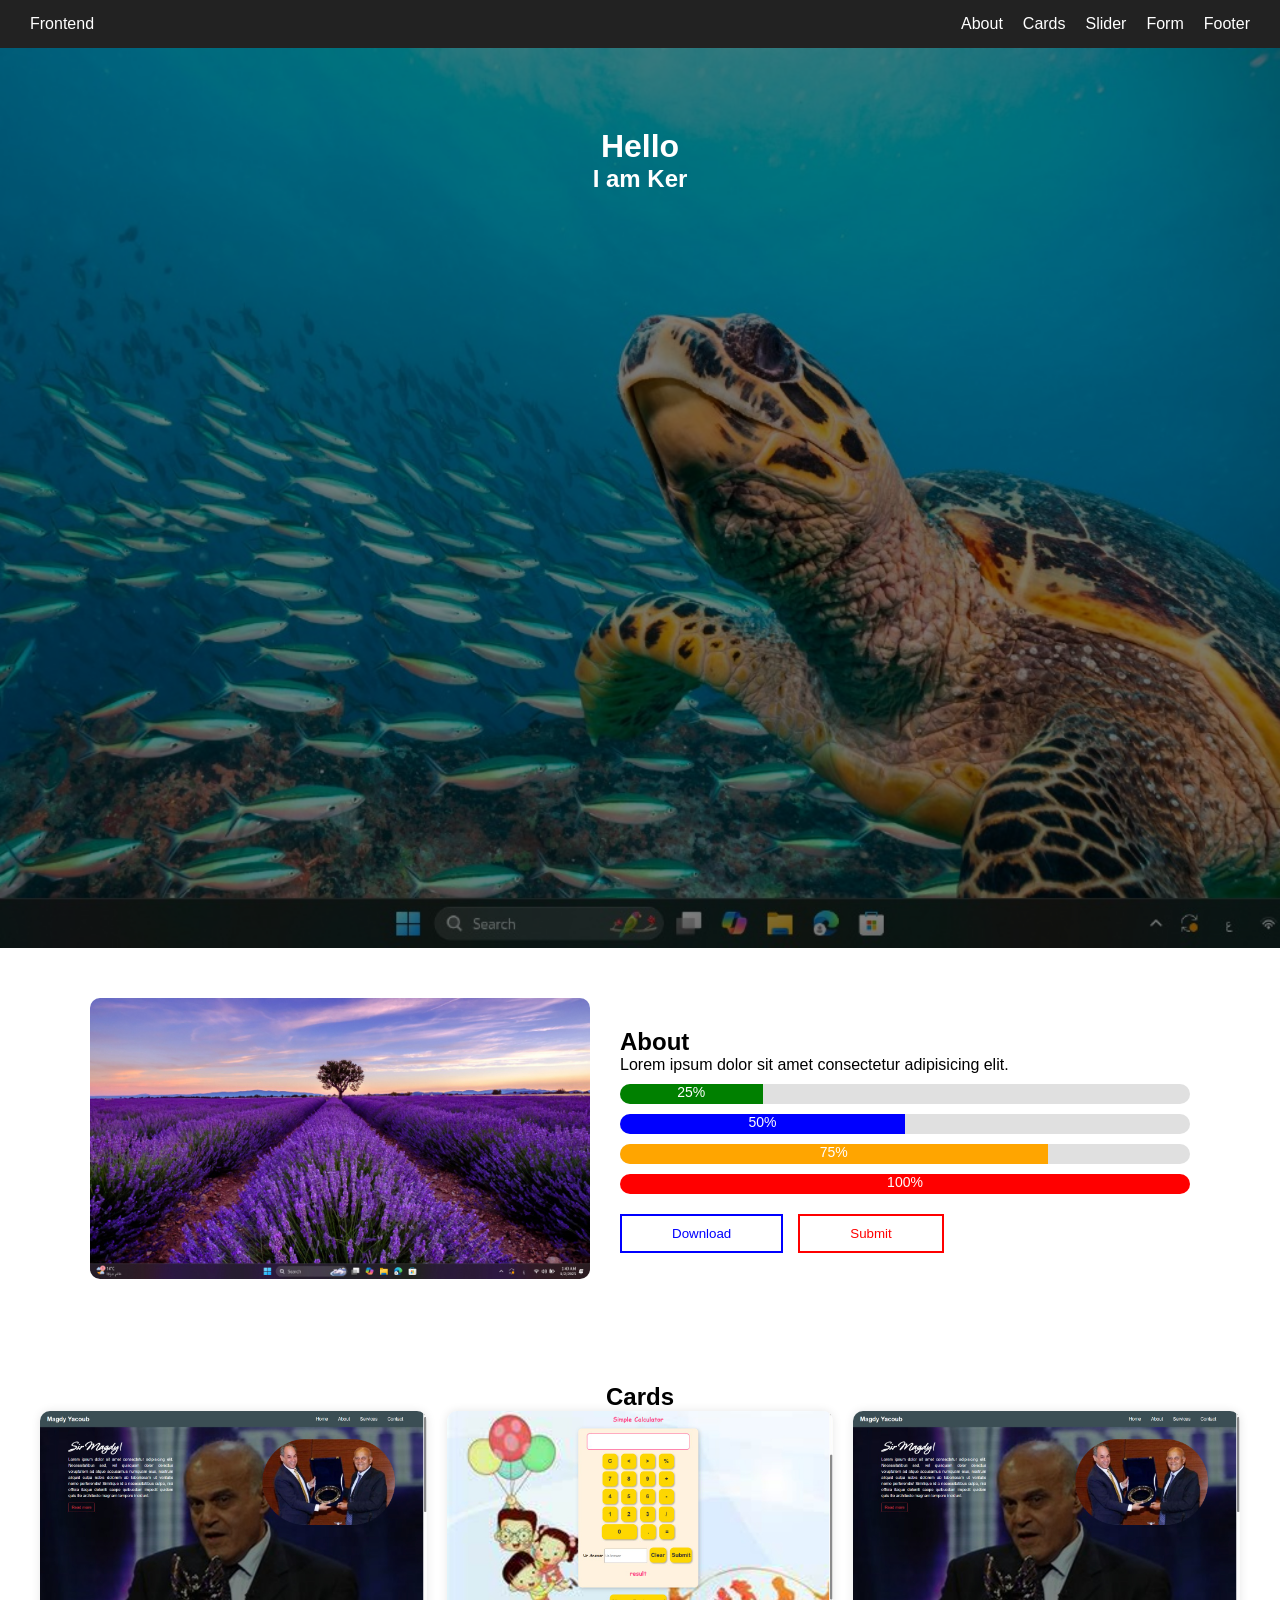
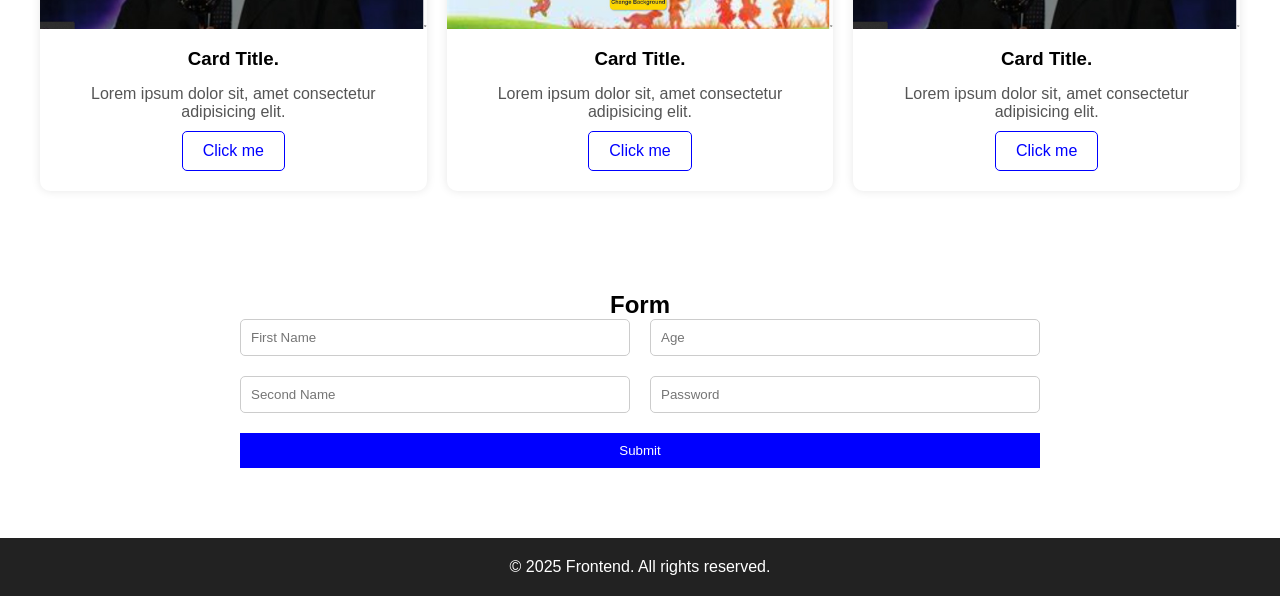
==== index.html @ 353147e3 "Add files via upload" ====
<!DOCTYPE html>
<html lang="en">
<head>
    <meta charset="UTF-8">
    <meta name="viewport" content="width=device-width, initial-scale=1.0">
    <title>Document</title>
    <!-- Linking external CSS file -->
    <link rel="stylesheet" href="./assets/css/home.css">
</head>
<body>
    <!-- Navigation bar -->
    <nav class="navbar">
        <div class="logo">Frontend</div>
        <!-- Mobile menu toggle button -->
        <span class="menu-toggle" onclick="toggleMenu()">&#9776;</span>
        <ul id="nav-links">
            <li><a href="#">About</a></li>
            <li><a href="#">Cards</a></li>
            <li><a href="#">Slider</a></li>
            <li><a href="#">Form</a></li>
            <li><a href="#">Footer</a></li>
        </ul>
    </nav>
    
    <!-- Hero/Header section -->
    <header>
        <div class="home">
            <div class="home1">
                <div class="overlay">
                    <h1>Hello</h1>
                    <h2>I am Ker</h2>
                    <!-- Social media icons -->
                    <div class="social-icons">
                        <a href="#"><i class="fa-2x fa-brands fa-facebook"></i></a>
                        <a href="#"><i class="fa-2x fa-brands fa-facebook"></i></a>
                        <a href="#"><i class="fa-2x fa-brands fa-facebook"></i></a>
                    </div>
                </div>
            </div>
        </div>
    </header>

    <!-- About Section -->
    <section class="about-section">
        <div class="about-image">
            <!-- About section image -->
            <img src="./assets/images/Lavernder.jpg" alt="Lavender Field">
        </div>
        <div class="about-content">
            <h2>About</h2>
            <p>Lorem ipsum dolor sit amet consectetur adipisicing elit.</p>
            <!-- Progress bars to show different percentages -->
            <div class="progress-bar"><div class="green">25%</div></div>
            <div class="progress-bar"><div class="blue">50%</div></div>
            <div class="progress-bar"><div class="yellow">75%</div></div>
            <div class="progress-bar"><div class="red">100%</div></div>
            <div class="button-container">
                <!-- Action buttons -->
                <button class="download">Download</button>
                <button class="submit">Submit</button>
            </div>
        </div>
    </section>  

    <!-- Cards Section -->
    <section class="cards">
        <h2>Cards</h2>
        <div class="card-container">
            <!-- Individual card -->
            <div class="card">
                <img src="./assets/images/MAgdy Yacoub.jpg" alt="MAgdy Yacoub">
                <h3>Card Title.</h3>
                <p>Lorem ipsum dolor sit, amet consectetur adipisicing elit.</p>
                <a href="./blog-posts/post1.html" target="_blank">Click me</a>
            </div>
            <div class="card">
                <img src="./assets/images/WhatsApp Image 2025-02-27 at 20.54.37_cd964ef6.jpg" alt="Nature">
                <h3>Card Title.</h3>
                <p>Lorem ipsum dolor sit, amet consectetur adipisicing elit.</p>
                <a href="./kidcalc/index.html" target="_blank">Click me</a>
            </div>
            <div class="card">
                <img src="./assets/images/MAgdy Yacoub.jpg" alt="Website">
                <h3>Card Title.</h3>
                <p>Lorem ipsum dolor sit, amet consectetur adipisicing elit.</p>
                <a href="./blog-posts/post1.html" target="_blank">Click me</a>
            </div>
        </div>
    </section>

    <!-- Form Section -->
    <section class="form-section">
        <h2>Form</h2>
        <div class="form-container">
            <!-- Input fields for user information -->
            <input type="text" placeholder="First Name">
            <input type="text" placeholder="Age">
            <input type="text" placeholder="Second Name">
            <input type="password" placeholder="Password">
            <!-- Form submit button -->
            <button>Submit</button>
        </div>
    </section>

    <!-- Footer Section -->
    <footer>
        <p>&copy; 2025 Frontend. All rights reserved.</p>
    </footer>

    <!-- JavaScript for menu toggle functionality -->
    <script>
        function toggleMenu() {
            document.getElementById("nav-links").classList.toggle("active");
        }
    </script>
</body>
</html>
---- assets/css/home.css ----
/* Importing an external stylesheet */
@import url("style.css");

/* Header styling with a background image, full-screen height, and centered text */
header {
    position: relative;
    background: url('../images/WhatsApp\ Image\ 2025-01-05\ at\ 02.51.34_5f6ff5de.jpg') no-repeat center center/cover;
    height: 100vh;
    display: flex;
    justify-content: center;
    align-items: center;
    text-align: center;
    color: white;
}

/* Adding padding to the overlay section */
.overlay {
    padding-top: 50px;
}

/* Styling for social media icons */
.social-icons {
    margin-top: 10px;
}

.social-icons a img {
    width: 30px;
    margin: 0 5px;
}

/* Home section with a background image */
.home {
    background-image: url("../IMg/WhatsApp\ Image\ 2025-01-02\ at\ 01.40.45_d8fee360.jpg");
    height: 100vh;
    width: 100%;
    background-size: cover;
}

/* Adding additional padding to the overlay */
.overlay {
    padding: 80px;
}

/* Duplicate social icons styling (can be removed if already applied above) */
.social-icons {
    margin-top: 10px;
}

.social-icons a img {
    width: 30px;
    margin: 0 5px;
}

/* Typing effect animation for h2 inside header */
header h2::after {
    content: "";
    animation-duration: 6s;
    animation-name: repeatparagraph;
    animation-iteration-count: infinite;
}

/* Keyframes for text animation */
@keyframes repeatparagraph {
    0% { content: "|"; }
    10% { content: "o |"; }
    20% { content: "ol |"; }
    30% { content: "olo |"; }
    40% { content: "olos|"; }
    50% { content: "olos |"; }
    60% { content: "olos M|"; }
    70% { content: "olos Mi|"; }
    80% { content: "olos Mich|"; }
    90% { content: "olos Miche|"; }
    100% { content: "olos Michelle |"; }
}

/* About section layout with flexbox */
.about-section {
    display: flex;
    align-items: center;
    justify-content: center;
    gap: 30px;
    padding: 50px;
    max-width: 1200px;
    margin: auto;
}

/* Styling for the about image */
.about-image img {
    width: 100%;
    max-width: 500px;
    border-radius: 10px;
}

/* Making about content flexible */
.about-content {
    flex: 1;
}

/* Progress bar styling */
.progress-bar {
    width: 100%;
    background: #e0e0e0;
    border-radius: 10px;
    overflow: hidden;
    margin: 10px 0;
}

/* Styling for progress bar percentage display */
.progress-bar div {
    height: 20px;
    text-align: center;
    color: white;
    font-size: 14px;
}

/* Different progress bar colors */
.green { background: green; width: 25%; }
.blue { background: blue; width: 50%; }
.yellow { background: orange; width: 75%; }
.red { background: red; width: 100%; }

/* Cards section styling */
.cards {
    text-align: center;
    padding: 50px 20px;
}

/* Button container with spacing */
.button-container {
    display: flex;
    gap: 15px;
    margin-top: 20px;
}

/* General button styling */
.button {
    padding: 10px 20px;
    border: none;
    border-radius: 5px;
    font-size: 16px;
    cursor: pointer;
    transition: 0.3s;
}

/* Download button with transparent background */
.download {
    padding-top: 10px;
    padding-left: 50px;
    padding-right: 50px;
    padding-bottom: 10px;
    background: transparent;
    color: blue;
    border: 2px solid blue;
}

/* Hover effect for download button */
.download:hover {
    background: blue;
    color: white;
}

/* Submit button styling */
.submit {
    padding-top: 10px;
    padding-left: 50px;
    padding-right: 50px;
    padding-bottom: 10px;
    background: transparent;
    color: red;
    border: 2px solid red;
}

/* Hover effect for submit button */
.submit:hover {
    color: white;
    background: red;
    border-color: red;
}

/* Card container using CSS grid for responsiveness */
.card-container {
    display: grid;
    grid-template-columns: repeat(auto-fit, minmax(300px, 1fr));
    gap: 20px;
    max-width: 1200px;
    margin: auto;
}

/* Styling for each card */
.card {
    background: white;
    border-radius: 10px;
    overflow: hidden;
    box-shadow: 0 0 10px rgba(0, 0, 0, 0.1);
    text-align: center;
    padding-bottom: 20px;
}

/* Image inside the card */
.card img {
    width: 100%;
    height: auto;
}

/* Card title styling */
.card h3 {
    margin: 15px 0;
}

/* Card paragraph styling */
.card p {
    padding: 0 15px;
    color: #555;
}

/* Card link button */
.card a {
    display: inline-block;
    margin-top: 10px;
    padding: 10px 20px;
    border: 1px solid blue;
    color: blue;
    text-decoration: none;
    border-radius: 5px;
}

/* Form section styling */
.form-section {
    text-align: center;
    padding: 50px 20px;
}

/* Form container using grid layout */
.form-container {
    display: grid;
    grid-template-columns: repeat(auto-fit, minmax(300px, 1fr));
    gap: 20px;
    max-width: 800px;
    margin: auto;
}

/* Input fields inside the form */
.form-container input {
    width: 100%;
    padding: 10px;
    border: 1px solid #ccc;
    border-radius: 5px;
}

/* Styling for the form submit button */
.form-container button {
    grid-column: span 2;
    padding: 10px;
    background: blue;
    color: white;
    border: none;
    cursor: pointer;
}

/* Footer styling */
footer {
    background: #222;
    color: white;
    padding: 20px;
    text-align: center;
}

/* Styling for icons inside the footer */
i {
    color: white;
    padding: 2px;
}
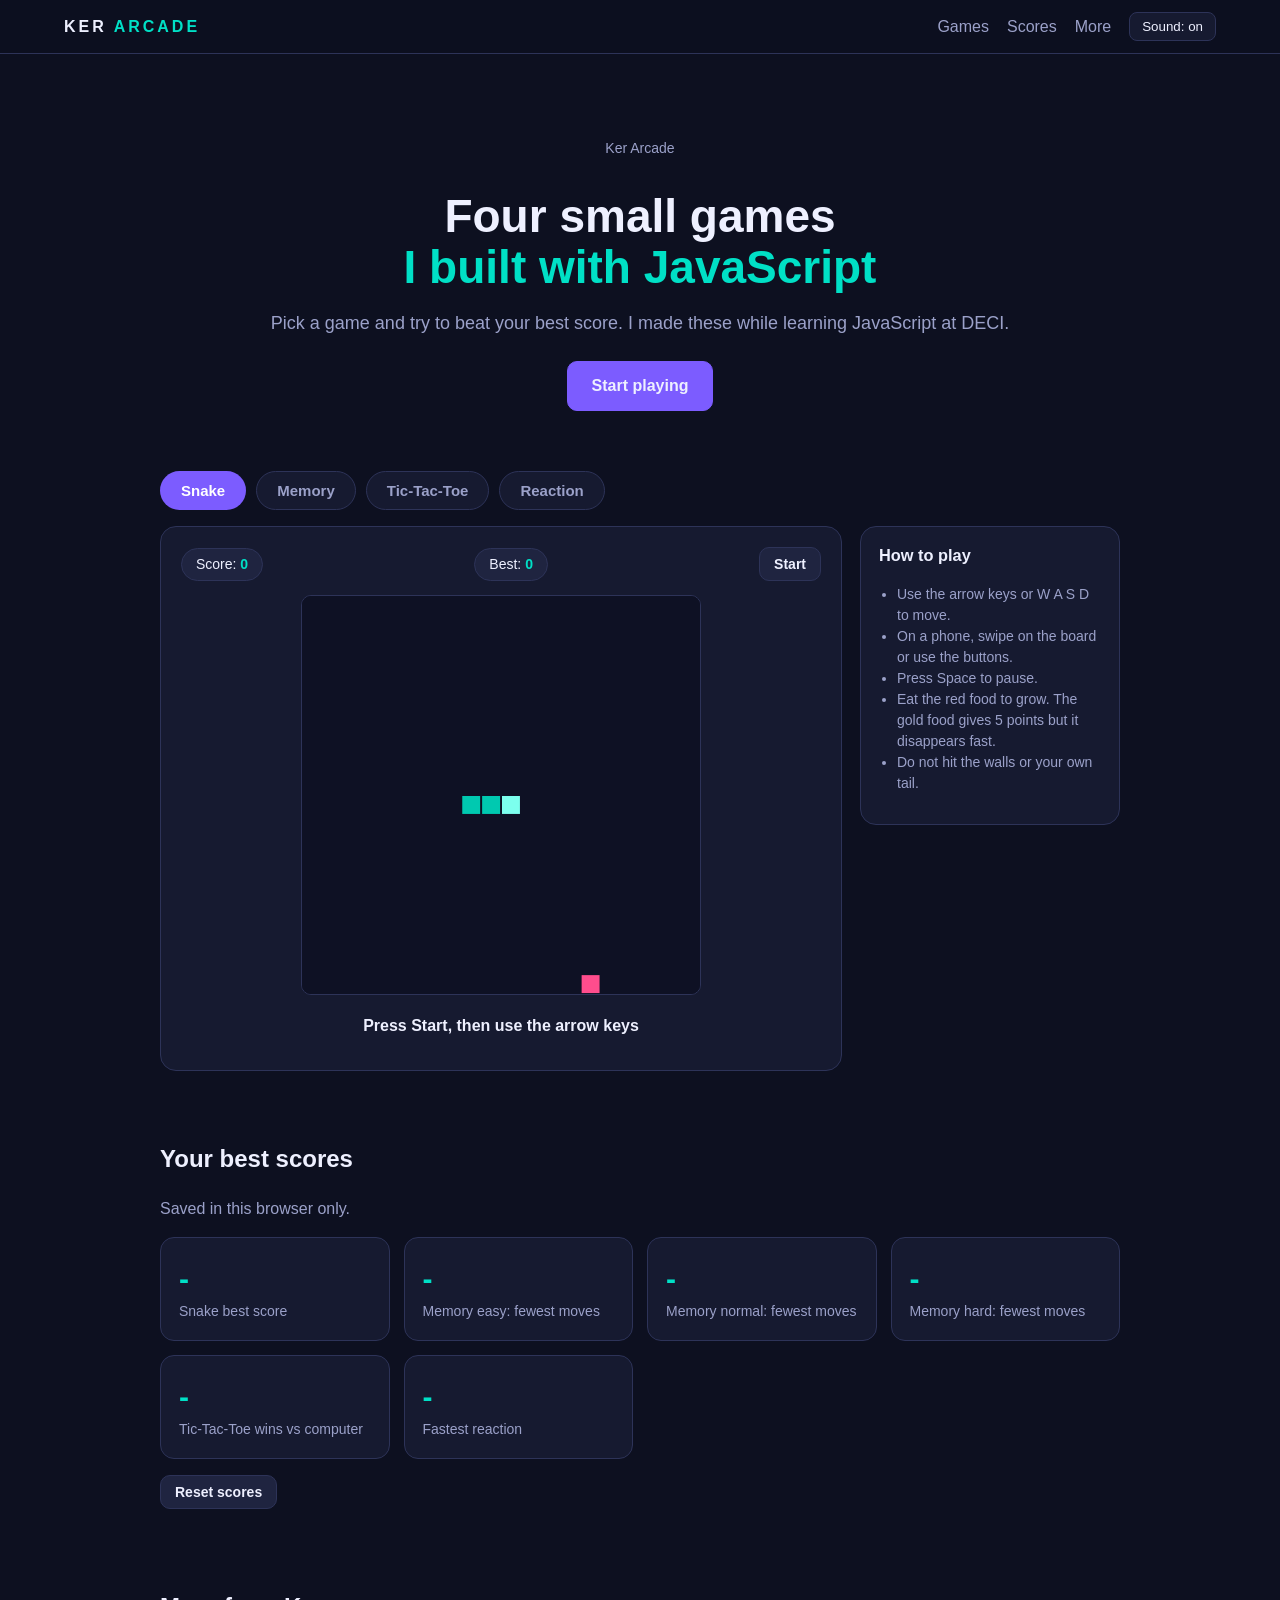
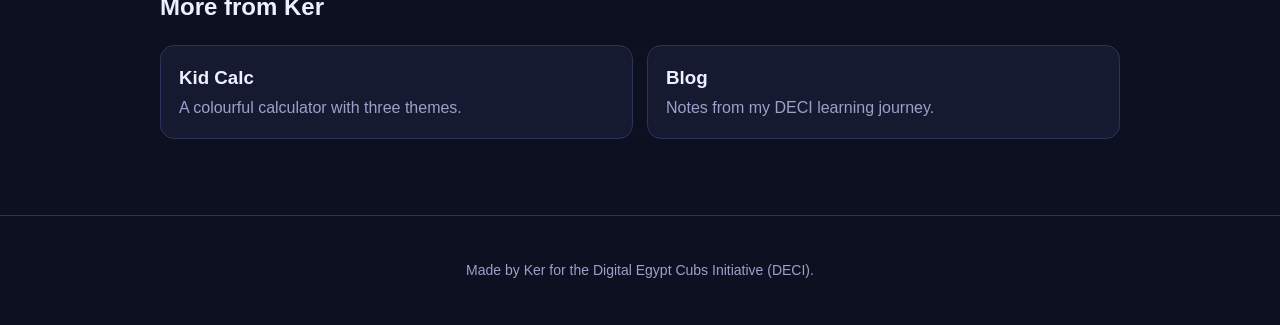
==== commit 5e068f68: "New games homepage: Ker Arcade" ====
--- a/index.html
+++ b/index.html
@@ -1,117 +1,177 @@
-<!DOCTYPE html>
-<html lang="en">
-<head>
-    <meta charset="UTF-8">
-    <meta name="viewport" content="width=device-width, initial-scale=1.0">
-    <title>Document</title>
-    <!-- Linking external CSS file -->
-    <link rel="stylesheet" href="./assets/css/home.css">
-</head>
-<body>
-    <!-- Navigation bar -->
-    <nav class="navbar">
-        <div class="logo">Frontend</div>
-        <!-- Mobile menu toggle button -->
-        <span class="menu-toggle" onclick="toggleMenu()">&#9776;</span>
-        <ul id="nav-links">
-            <li><a href="#">About</a></li>
-            <li><a href="#">Cards</a></li>
-            <li><a href="#">Slider</a></li>
-            <li><a href="#">Form</a></li>
-            <li><a href="#">Footer</a></li>
-        </ul>
-    </nav>
-    
-    <!-- Hero/Header section -->
-    <header>
-        <div class="home">
-            <div class="home1">
-                <div class="overlay">
-                    <h1>Hello</h1>
-                    <h2>I am Ker</h2>
-                    <!-- Social media icons -->
-                    <div class="social-icons">
-                        <a href="#"><i class="fa-2x fa-brands fa-facebook"></i></a>
-                        <a href="#"><i class="fa-2x fa-brands fa-facebook"></i></a>
-                        <a href="#"><i class="fa-2x fa-brands fa-facebook"></i></a>
-                    </div>
-                </div>
-            </div>
-        </div>
-    </header>
-
-    <!-- About Section -->
-    <section class="about-section">
-        <div class="about-image">
-            <!-- About section image -->
-            <img src="./assets/images/Lavernder.jpg" alt="Lavender Field">
-        </div>
-        <div class="about-content">
-            <h2>About</h2>
-            <p>Lorem ipsum dolor sit amet consectetur adipisicing elit.</p>
-            <!-- Progress bars to show different percentages -->
-            <div class="progress-bar"><div class="green">25%</div></div>
-            <div class="progress-bar"><div class="blue">50%</div></div>
-            <div class="progress-bar"><div class="yellow">75%</div></div>
-            <div class="progress-bar"><div class="red">100%</div></div>
-            <div class="button-container">
-                <!-- Action buttons -->
-                <button class="download">Download</button>
-                <button class="submit">Submit</button>
-            </div>
-        </div>
-    </section>  
-
-    <!-- Cards Section -->
-    <section class="cards">
-        <h2>Cards</h2>
-        <div class="card-container">
-            <!-- Individual card -->
-            <div class="card">
-                <img src="./assets/images/MAgdy Yacoub.jpg" alt="MAgdy Yacoub">
-                <h3>Card Title.</h3>
-                <p>Lorem ipsum dolor sit, amet consectetur adipisicing elit.</p>
-                <a href="./blog-posts/post1.html" target="_blank">Click me</a>
-            </div>
-            <div class="card">
-                <img src="./assets/images/WhatsApp Image 2025-02-27 at 20.54.37_cd964ef6.jpg" alt="Nature">
-                <h3>Card Title.</h3>
-                <p>Lorem ipsum dolor sit, amet consectetur adipisicing elit.</p>
-                <a href="./kidcalc/index.html" target="_blank">Click me</a>
-            </div>
-            <div class="card">
-                <img src="./assets/images/MAgdy Yacoub.jpg" alt="Website">
-                <h3>Card Title.</h3>
-                <p>Lorem ipsum dolor sit, amet consectetur adipisicing elit.</p>
-                <a href="./blog-posts/post1.html" target="_blank">Click me</a>
-            </div>
-        </div>
-    </section>
-
-    <!-- Form Section -->
-    <section class="form-section">
-        <h2>Form</h2>
-        <div class="form-container">
-            <!-- Input fields for user information -->
-            <input type="text" placeholder="First Name">
-            <input type="text" placeholder="Age">
-            <input type="text" placeholder="Second Name">
-            <input type="password" placeholder="Password">
-            <!-- Form submit button -->
-            <button>Submit</button>
-        </div>
-    </section>
-
-    <!-- Footer Section -->
-    <footer>
-        <p>&copy; 2025 Frontend. All rights reserved.</p>
-    </footer>
-
-    <!-- JavaScript for menu toggle functionality -->
-    <script>
-        function toggleMenu() {
-            document.getElementById("nav-links").classList.toggle("active");
-        }
-    </script>
-</body>
-</html>
+<!DOCTYPE html>
+<html lang="en">
+<head>
+  <meta charset="UTF-8">
+  <meta name="viewport" content="width=device-width, initial-scale=1.0">
+  <title>Ker Arcade</title>
+  <link rel="stylesheet" href="./arcade.css">
+</head>
+<body>
+
+  <!-- Top bar -->
+  <header class="topbar">
+    <a class="brand" href="#top">KER <span>ARCADE</span></a>
+    <nav>
+      <a href="#games">Games</a>
+      <a href="#scores">Scores</a>
+      <a href="#more">More</a>
+      <button id="sound-btn" title="Sound on/off">Sound: on</button>
+    </nav>
+  </header>
+
+  <!-- Hero -->
+  <section class="hero" id="top">
+    <p class="tag">Ker Arcade</p>
+    <h1>Four small games<br><span class="gradient">I built with JavaScript</span></h1>
+    <p class="intro">Pick a game and try to beat your best score. I made these while learning JavaScript at DECI.</p>
+    <a class="btn main-btn" href="#games">Start playing</a>
+  </section>
+
+  <!-- Games -->
+  <section class="games" id="games">
+    <div class="tabs">
+      <button class="tab active" data-game="snake">Snake</button>
+      <button class="tab" data-game="memory">Memory</button>
+      <button class="tab" data-game="xo">Tic-Tac-Toe</button>
+      <button class="tab" data-game="reaction">Reaction</button>
+    </div>
+
+    <!-- Snake -->
+    <div class="game-box" id="game-snake">
+      <div class="board-area">
+        <div class="info-row">
+          <span class="pill">Score: <b id="snake-score">0</b></span>
+          <span class="pill">Best: <b id="snake-best">0</b></span>
+          <button class="btn small" id="snake-start">Start</button>
+        </div>
+        <canvas id="snake-canvas" width="400" height="400"></canvas>
+        <p class="message" id="snake-msg">Press Start, then use the arrow keys</p>
+        <div class="touch-pad">
+          <button data-dir="up">Up</button>
+          <button data-dir="left">Left</button>
+          <button data-dir="down">Down</button>
+          <button data-dir="right">Right</button>
+        </div>
+      </div>
+      <div class="help">
+        <h3>How to play</h3>
+        <ul>
+          <li>Use the arrow keys or W A S D to move.</li>
+          <li>On a phone, swipe on the board or use the buttons.</li>
+          <li>Press Space to pause.</li>
+          <li>Eat the red food to grow. The gold food gives 5 points but it disappears fast.</li>
+          <li>Do not hit the walls or your own tail.</li>
+        </ul>
+      </div>
+    </div>
+
+    <!-- Memory -->
+    <div class="game-box hidden" id="game-memory">
+      <div class="board-area">
+        <div class="info-row">
+          <select id="memory-level">
+            <option value="easy">Easy (6 pairs)</option>
+            <option value="normal" selected>Normal (8 pairs)</option>
+            <option value="hard">Hard (12 pairs)</option>
+          </select>
+          <span class="pill">Moves: <b id="memory-moves">0</b></span>
+          <span class="pill">Best: <b id="memory-best">-</b></span>
+        </div>
+        <div id="memory-grid"></div>
+        <p class="message" id="memory-msg"></p>
+        <button class="btn small" id="memory-new">New game</button>
+      </div>
+      <div class="help">
+        <h3>How to play</h3>
+        <ul>
+          <li>Click two cards to flip them.</li>
+          <li>If they match, they stay open.</li>
+          <li>Find all the pairs in as few moves as you can.</li>
+        </ul>
+      </div>
+    </div>
+
+    <!-- Tic-Tac-Toe -->
+    <div class="game-box hidden" id="game-xo">
+      <div class="board-area">
+        <div class="info-row">
+          <select id="xo-mode">
+            <option value="easy">Easy</option>
+            <option value="hard" selected>Hard</option>
+            <option value="two">2 players</option>
+          </select>
+          <span class="pill">X: <b id="xo-x">0</b></span>
+          <span class="pill">Draw: <b id="xo-draw">0</b></span>
+          <span class="pill">O: <b id="xo-o">0</b></span>
+        </div>
+        <div id="xo-board"></div>
+        <p class="message" id="xo-msg"></p>
+        <button class="btn small" id="xo-new">New round</button>
+      </div>
+      <div class="help">
+        <h3>How to play</h3>
+        <ul>
+          <li>You are X and you play first.</li>
+          <li>Get three in a row to win.</li>
+          <li>Hard mode never makes a mistake, so a draw is a good result.</li>
+          <li>Choose 2 players to play with a friend on the same screen.</li>
+        </ul>
+      </div>
+    </div>
+
+    <!-- Reaction -->
+    <div class="game-box hidden" id="game-reaction">
+      <div class="board-area">
+        <div class="info-row">
+          <span class="pill">Round: <b id="reaction-round">0</b> / 5</span>
+          <span class="pill">Best: <b id="reaction-best">-</b></span>
+        </div>
+        <div id="reaction-box" class="waiting-start">Click here to start</div>
+        <div id="reaction-times"></div>
+      </div>
+      <div class="help">
+        <h3>How to play</h3>
+        <ul>
+          <li>Click the box to start.</li>
+          <li>Wait until it turns green, then click as fast as you can.</li>
+          <li>If you click too early, the round does not count.</li>
+          <li>You play 5 rounds. A normal reaction is about 250 ms.</li>
+        </ul>
+      </div>
+    </div>
+  </section>
+
+  <!-- Scores -->
+  <section class="scores" id="scores">
+    <h2>Your best scores</h2>
+    <p class="small-text">Saved in this browser only.</p>
+    <div class="score-list" id="score-list"></div>
+    <button class="btn small" id="reset-scores">Reset scores</button>
+  </section>
+
+  <!-- Other projects -->
+  <section class="more" id="more">
+    <h2>More from Ker</h2>
+    <div class="more-list">
+      <a class="more-card" href="./kidcalc/index.html">
+        <h3>Kid Calc</h3>
+        <p>A colourful calculator with three themes.</p>
+      </a>
+      <a class="more-card" href="./blog-posts/post1.html">
+        <h3>Blog</h3>
+        <p>Notes from my DECI learning journey.</p>
+      </a>
+    </div>
+  </section>
+
+  <footer>
+    <p>Made by Ker for the Digital Egypt Cubs Initiative (DECI).</p>
+  </footer>
+
+  <script src="./main.js"></script>
+  <script src="./snake.js"></script>
+  <script src="./memory.js"></script>
+  <script src="./xo.js"></script>
+  <script src="./reaction.js"></script>
+</body>
+</html>
--- a/arcade.css
+++ b/arcade.css
@@ -0,0 +1,460 @@
+/* Ker Arcade styles */
+:root {
+  --bg: #0d1020;
+  --card: #161a30;
+  --card2: #1f2440;
+  --border: #2d3358;
+  --text: #eef0ff;
+  --gray: #9ba1c9;
+  --purple: #7c5cff;
+  --green: #00e0c6;
+  --pink: #ff4d8d;
+  --gold: #ffc857;
+}
+
+* {
+  box-sizing: border-box;
+}
+
+body {
+  margin: 0;
+  background: var(--bg);
+  color: var(--text);
+  font-family: Arial, Helvetica, sans-serif;
+  line-height: 1.5;
+}
+
+a {
+  color: inherit;
+  text-decoration: none;
+}
+
+.hidden {
+  display: none !important;
+}
+
+/* ---------- Top bar ---------- */
+.topbar {
+  position: sticky;
+  top: 0;
+  z-index: 10;
+  display: flex;
+  justify-content: space-between;
+  align-items: center;
+  padding: 12px 5%;
+  background: #0d1020ee;
+  border-bottom: 1px solid var(--border);
+}
+
+.brand {
+  font-weight: bold;
+  letter-spacing: 3px;
+}
+
+.brand span {
+  color: var(--green);
+}
+
+.topbar nav {
+  display: flex;
+  align-items: center;
+  gap: 18px;
+  color: var(--gray);
+}
+
+.topbar nav a:hover {
+  color: white;
+}
+
+#sound-btn {
+  background: var(--card);
+  color: var(--text);
+  border: 1px solid var(--border);
+  border-radius: 8px;
+  padding: 6px 12px;
+  cursor: pointer;
+}
+
+/* ---------- Hero ---------- */
+.hero {
+  text-align: center;
+  padding: 70px 20px 40px;
+}
+
+.tag {
+  display: inline-block;
+  color: var(--gray);
+  font-size: 14px;
+}
+
+.hero h1 {
+  font-size: 46px;
+  line-height: 1.1;
+  margin: 18px 0;
+}
+
+.gradient {
+  color: var(--green);
+}
+
+.intro {
+  color: var(--gray);
+  font-size: 18px;
+  margin-bottom: 24px;
+}
+
+.btn {
+  display: inline-block;
+  background: var(--card2);
+  color: var(--text);
+  border: 1px solid var(--border);
+  border-radius: 10px;
+  padding: 12px 24px;
+  font-size: 16px;
+  font-weight: bold;
+  cursor: pointer;
+}
+
+.btn:hover {
+  border-color: var(--green);
+}
+
+.main-btn {
+  background: var(--purple);
+  border-color: var(--purple);
+}
+
+.small {
+  padding: 8px 14px;
+  font-size: 14px;
+}
+
+/* ---------- Games ---------- */
+.games {
+  max-width: 1000px;
+  margin: 0 auto;
+  padding: 20px;
+}
+
+.tabs {
+  display: flex;
+  flex-wrap: wrap;
+  gap: 10px;
+  margin-bottom: 16px;
+}
+
+.tab {
+  background: var(--card);
+  color: var(--gray);
+  border: 1px solid var(--border);
+  border-radius: 20px;
+  padding: 10px 20px;
+  font-size: 15px;
+  font-weight: bold;
+  cursor: pointer;
+}
+
+.tab.active {
+  background: var(--purple);
+  color: white;
+  border-color: transparent;
+}
+
+.game-box {
+  display: flex;
+  gap: 18px;
+  align-items: flex-start;
+}
+
+.board-area {
+  flex: 1;
+  min-width: 0;
+  background: var(--card);
+  border: 1px solid var(--border);
+  border-radius: 16px;
+  padding: 20px;
+  text-align: center;
+}
+
+.help {
+  width: 260px;
+  background: var(--card);
+  border: 1px solid var(--border);
+  border-radius: 16px;
+  padding: 16px 18px;
+  color: var(--gray);
+  font-size: 14px;
+}
+
+.help h3 {
+  color: var(--text);
+  margin-top: 0;
+}
+
+.help ul {
+  padding-left: 18px;
+}
+
+.info-row {
+  display: flex;
+  justify-content: space-between;
+  align-items: center;
+  flex-wrap: wrap;
+  gap: 8px;
+  margin-bottom: 14px;
+}
+
+.pill {
+  background: var(--card2);
+  border: 1px solid var(--border);
+  border-radius: 20px;
+  padding: 5px 14px;
+  font-size: 14px;
+}
+
+.pill b {
+  color: var(--green);
+}
+
+select {
+  background: var(--card2);
+  color: var(--text);
+  border: 1px solid var(--border);
+  border-radius: 8px;
+  padding: 7px 10px;
+  font-size: 14px;
+}
+
+.message {
+  min-height: 24px;
+  font-weight: bold;
+  margin: 12px 0;
+}
+
+.message.good {
+  color: var(--green);
+}
+
+.message.bad {
+  color: var(--pink);
+}
+
+/* Snake */
+#snake-canvas {
+  width: 100%;
+  max-width: 400px;
+  background: #0e1124;
+  border: 1px solid var(--border);
+  border-radius: 10px;
+  touch-action: none;
+}
+
+.touch-pad {
+  display: none;
+  justify-content: center;
+  gap: 8px;
+}
+
+.touch-pad button {
+  background: var(--card2);
+  color: var(--text);
+  border: 1px solid var(--border);
+  border-radius: 8px;
+  padding: 12px 14px;
+}
+
+/* Memory */
+#memory-grid {
+  display: grid;
+  gap: 10px;
+  max-width: 460px;
+  margin: 0 auto;
+}
+
+.memory-card {
+  aspect-ratio: 1;
+  border: 1px solid var(--border);
+  border-radius: 12px;
+  background: var(--purple);
+  color: white;
+  font-size: 30px;
+  cursor: pointer;
+}
+
+.memory-card.open {
+  background: var(--card2);
+}
+
+.memory-card.matched {
+  background: #00e0c633;
+  border-color: var(--green);
+}
+
+.memory-card.wrong {
+  background: #ff4d8d44;
+  border-color: var(--pink);
+}
+
+/* Tic-Tac-Toe */
+#xo-board {
+  display: grid;
+  grid-template-columns: repeat(3, 1fr);
+  gap: 10px;
+  max-width: 340px;
+  margin: 0 auto;
+}
+
+.xo-cell {
+  aspect-ratio: 1;
+  background: var(--card2);
+  border: 1px solid var(--border);
+  border-radius: 12px;
+  font-size: 48px;
+  font-weight: bold;
+  color: var(--text);
+  cursor: pointer;
+}
+
+.xo-cell.x {
+  color: var(--green);
+}
+
+.xo-cell.o {
+  color: var(--pink);
+}
+
+.xo-cell.win {
+  background: #ffc85733;
+  border-color: var(--gold);
+}
+
+/* Reaction */
+#reaction-box {
+  max-width: 500px;
+  height: 260px;
+  margin: 0 auto;
+  display: flex;
+  align-items: center;
+  justify-content: center;
+  border-radius: 14px;
+  font-size: 28px;
+  font-weight: bold;
+  padding: 10px;
+  cursor: pointer;
+  user-select: none;
+  background: var(--card2);
+}
+
+#reaction-box.waiting {
+  background: #7a2442;
+}
+
+#reaction-box.go {
+  background: #0f9460;
+}
+
+#reaction-box.early {
+  background: #8a6410;
+}
+
+#reaction-times {
+  margin-top: 12px;
+  display: flex;
+  gap: 8px;
+  justify-content: center;
+  flex-wrap: wrap;
+}
+
+#reaction-times span {
+  background: var(--card2);
+  border: 1px solid var(--border);
+  border-radius: 8px;
+  padding: 4px 10px;
+  font-size: 14px;
+}
+
+/* ---------- Scores and more ---------- */
+.scores,
+.more {
+  max-width: 1000px;
+  margin: 0 auto;
+  padding: 30px 20px;
+}
+
+.small-text {
+  color: var(--gray);
+}
+
+.score-list,
+.more-list {
+  display: grid;
+  grid-template-columns: repeat(auto-fit, minmax(200px, 1fr));
+  gap: 14px;
+  margin-bottom: 16px;
+}
+
+.score-card,
+.more-card {
+  background: var(--card);
+  border: 1px solid var(--border);
+  border-radius: 14px;
+  padding: 18px;
+}
+
+.score-card .number {
+  font-size: 30px;
+  font-weight: bold;
+  color: var(--green);
+}
+
+.score-card .label {
+  color: var(--gray);
+  font-size: 14px;
+}
+
+.more-card:hover {
+  border-color: var(--purple);
+}
+
+.more-card h3 {
+  margin: 0 0 4px;
+}
+
+.more-card p {
+  margin: 0;
+  color: var(--gray);
+}
+
+footer {
+  text-align: center;
+  color: var(--gray);
+  padding: 30px 20px;
+  border-top: 1px solid var(--border);
+  margin-top: 30px;
+  font-size: 14px;
+}
+
+/* ---------- Phones ---------- */
+@media (max-width: 800px) {
+  .game-box {
+    flex-direction: column;
+  }
+
+  .help {
+    width: 100%;
+  }
+
+  .hero h1 {
+    font-size: 38px;
+  }
+
+  .topbar nav a {
+    display: none;
+  }
+}
+
+@media (hover: none) {
+  .touch-pad {
+    display: flex;
+  }
+}
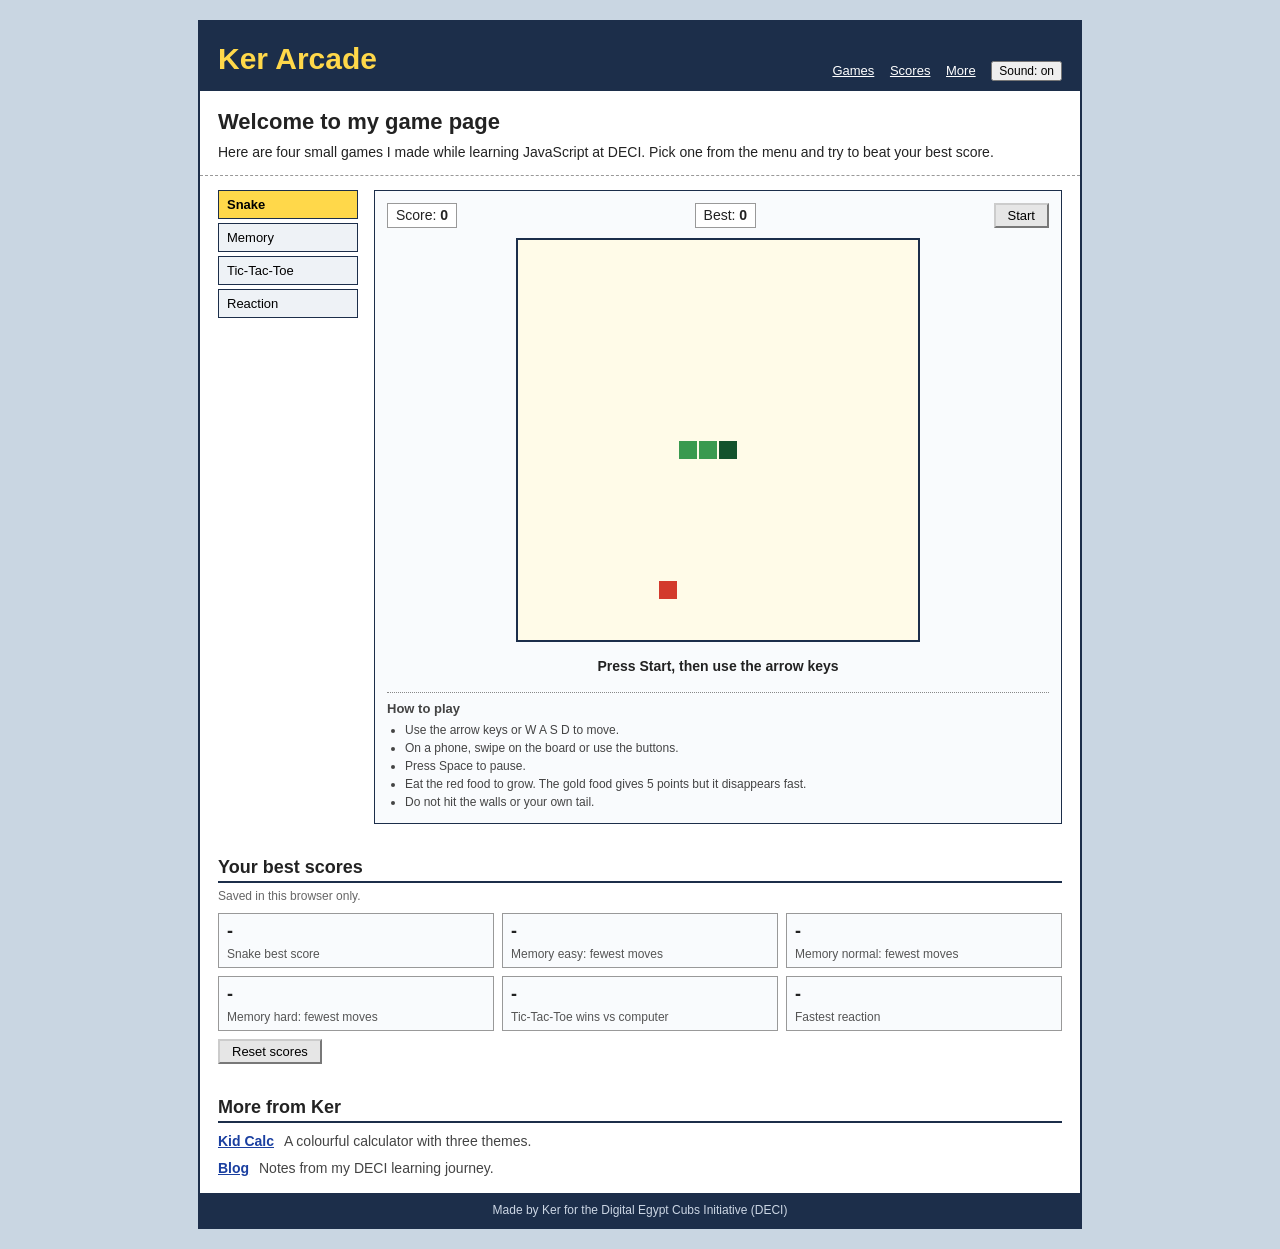
==== commit 4fe83765: "Simpler page design" ====
--- a/index.html
+++ b/index.html
@@ -7,10 +7,11 @@
   <link rel="stylesheet" href="./arcade.css">
 </head>
 <body>
+<div class="page">
 
   <!-- Top bar -->
   <header class="topbar">
-    <a class="brand" href="#top">KER <span>ARCADE</span></a>
+    <a class="brand" href="#top">Ker Arcade</a>
     <nav>
       <a href="#games">Games</a>
       <a href="#scores">Scores</a>
@@ -21,10 +22,9 @@
 
   <!-- Hero -->
   <section class="hero" id="top">
-    <p class="tag">Ker Arcade</p>
-    <h1>Four small games<br><span class="gradient">I built with JavaScript</span></h1>
-    <p class="intro">Pick a game and try to beat your best score. I made these while learning JavaScript at DECI.</p>
-    <a class="btn main-btn" href="#games">Start playing</a>
+    <h1>Welcome to my game page</h1>
+    <p class="intro">Here are four small games I made while learning JavaScript at DECI. Pick one from the menu and try to beat your best score.</p>
+    
   </section>
 
   <!-- Games -->
@@ -165,8 +165,10 @@
   </section>
 
   <footer>
-    <p>Made by Ker for the Digital Egypt Cubs Initiative (DECI).</p>
+    <p>Made by Ker for the Digital Egypt Cubs Initiative (DECI)</p>
   </footer>
+
+</div>
 
   <script src="./main.js"></script>
   <script src="./snake.js"></script>
--- a/arcade.css
+++ b/arcade.css
@@ -1,197 +1,190 @@
-/* Ker Arcade styles */
-:root {
-  --bg: #0d1020;
-  --card: #161a30;
-  --card2: #1f2440;
-  --border: #2d3358;
-  --text: #eef0ff;
-  --gray: #9ba1c9;
-  --purple: #7c5cff;
-  --green: #00e0c6;
-  --pink: #ff4d8d;
-  --gold: #ffc857;
-}
-
-* {
-  box-sizing: border-box;
-}
+/* Ker's Arcade - styles
+   Simple old-school homepage look. */
 
 body {
   margin: 0;
-  background: var(--bg);
-  color: var(--text);
-  font-family: Arial, Helvetica, sans-serif;
+  padding: 20px 10px;
+  background: #c9d6e2;
+  color: #222;
+  font-family: Verdana, Geneva, sans-serif;
+  font-size: 14px;
   line-height: 1.5;
 }
 
 a {
-  color: inherit;
-  text-decoration: none;
+  color: #1a3fa0;
+}
+
+a:visited {
+  color: #5a2a8a;
 }
 
 .hidden {
   display: none !important;
 }
 
-/* ---------- Top bar ---------- */
+/* the white page in the middle */
+.page {
+  max-width: 880px;
+  margin: 0 auto;
+  background: #fff;
+  border: 2px solid #1c2e4a;
+}
+
+/* ---------- Top banner ---------- */
 .topbar {
-  position: sticky;
-  top: 0;
-  z-index: 10;
+  background: #1c2e4a;
+  color: #fff;
+  padding: 14px 18px 10px;
   display: flex;
   justify-content: space-between;
-  align-items: center;
-  padding: 12px 5%;
-  background: #0d1020ee;
-  border-bottom: 1px solid var(--border);
+  align-items: flex-end;
+  flex-wrap: wrap;
+  gap: 8px;
 }
 
 .brand {
-  font-weight: bold;
-  letter-spacing: 3px;
-}
-
-.brand span {
-  color: var(--green);
+  font-family: "Trebuchet MS", Verdana, sans-serif;
+  font-size: 30px;
+  font-weight: bold;
+  color: #ffd84a;
+  text-decoration: none;
+}
+
+.brand:visited {
+  color: #ffd84a;
 }
 
 .topbar nav {
-  display: flex;
-  align-items: center;
-  gap: 18px;
-  color: var(--gray);
-}
-
-.topbar nav a:hover {
-  color: white;
+  font-size: 13px;
+}
+
+.topbar nav a {
+  color: #fff;
+  margin-right: 12px;
 }
 
 #sound-btn {
-  background: var(--card);
-  color: var(--text);
-  border: 1px solid var(--border);
-  border-radius: 8px;
-  padding: 6px 12px;
-  cursor: pointer;
-}
-
-/* ---------- Hero ---------- */
+  font-size: 12px;
+  padding: 1px 6px;
+  cursor: pointer;
+}
+
+/* ---------- Welcome text ---------- */
 .hero {
-  text-align: center;
-  padding: 70px 20px 40px;
+  padding: 14px 18px 4px;
+  border-bottom: 1px dashed #999;
+}
+
+.hero h1 {
+  font-family: "Trebuchet MS", Verdana, sans-serif;
+  font-size: 22px;
+  margin: 0 0 4px;
+}
+
+.gradient {
+  font-weight: normal;
+  font-style: italic;
 }
 
 .tag {
-  display: inline-block;
-  color: var(--gray);
-  font-size: 14px;
-}
-
-.hero h1 {
-  font-size: 46px;
-  line-height: 1.1;
-  margin: 18px 0;
-}
-
-.gradient {
-  color: var(--green);
+  display: none;
 }
 
 .intro {
-  color: var(--gray);
-  font-size: 18px;
-  margin-bottom: 24px;
+  margin: 0 0 8px;
+}
+
+.main-btn {
+  display: none;
+}
+
+/* ---------- Buttons ---------- */
+button,
+select {
+  font-family: Verdana, Geneva, sans-serif;
+  font-size: 13px;
 }
 
 .btn {
-  display: inline-block;
-  background: var(--card2);
-  color: var(--text);
-  border: 1px solid var(--border);
-  border-radius: 10px;
-  padding: 12px 24px;
-  font-size: 16px;
-  font-weight: bold;
-  cursor: pointer;
-}
-
-.btn:hover {
-  border-color: var(--green);
-}
-
-.main-btn {
-  background: var(--purple);
-  border-color: var(--purple);
+  background: #e6e6e6;
+  border: 2px outset #ccc;
+  padding: 3px 12px;
+  color: #000;
+  cursor: pointer;
+}
+
+.btn:active {
+  border-style: inset;
 }
 
 .small {
-  padding: 8px 14px;
-  font-size: 14px;
-}
-
-/* ---------- Games ---------- */
+  font-size: 13px;
+}
+
+/* ---------- Games: menu on the left, game on the right ---------- */
 .games {
-  max-width: 1000px;
-  margin: 0 auto;
-  padding: 20px;
+  display: flex;
+  align-items: flex-start;
+  gap: 0;
+  padding: 14px 18px;
 }
 
 .tabs {
-  display: flex;
-  flex-wrap: wrap;
-  gap: 10px;
-  margin-bottom: 16px;
+  width: 140px;
+  flex-shrink: 0;
+  margin-right: 16px;
+  display: flex;
+  flex-direction: column;
+  gap: 4px;
 }
 
 .tab {
-  background: var(--card);
-  color: var(--gray);
-  border: 1px solid var(--border);
-  border-radius: 20px;
-  padding: 10px 20px;
-  font-size: 15px;
-  font-weight: bold;
-  cursor: pointer;
+  text-align: left;
+  background: #eef2f6;
+  border: 1px solid #1c2e4a;
+  padding: 6px 8px;
+  font-size: 13px;
+  cursor: pointer;
+}
+
+.tab:hover {
+  background: #fff3b8;
 }
 
 .tab.active {
-  background: var(--purple);
-  color: white;
-  border-color: transparent;
+  background: #ffd84a;
+  font-weight: bold;
 }
 
 .game-box {
-  display: flex;
-  gap: 18px;
-  align-items: flex-start;
-}
-
-.board-area {
   flex: 1;
   min-width: 0;
-  background: var(--card);
-  border: 1px solid var(--border);
-  border-radius: 16px;
-  padding: 20px;
+  border: 1px solid #1c2e4a;
+  padding: 12px;
+  background: #f9fbfd;
+}
+
+.board-area {
   text-align: center;
 }
 
 .help {
-  width: 260px;
-  background: var(--card);
-  border: 1px solid var(--border);
-  border-radius: 16px;
-  padding: 16px 18px;
-  color: var(--gray);
-  font-size: 14px;
+  margin-top: 14px;
+  font-size: 12px;
+  color: #444;
+  text-align: left;
+  border-top: 1px dotted #888;
+  padding-top: 6px;
 }
 
 .help h3 {
-  color: var(--text);
-  margin-top: 0;
+  font-size: 13px;
+  margin: 0 0 2px;
 }
 
 .help ul {
+  margin: 0;
   padding-left: 18px;
 }
 
@@ -200,256 +193,251 @@
   justify-content: space-between;
   align-items: center;
   flex-wrap: wrap;
-  gap: 8px;
-  margin-bottom: 14px;
+  gap: 6px;
+  margin-bottom: 10px;
 }
 
 .pill {
-  background: var(--card2);
-  border: 1px solid var(--border);
-  border-radius: 20px;
-  padding: 5px 14px;
-  font-size: 14px;
-}
-
-.pill b {
-  color: var(--green);
-}
-
-select {
-  background: var(--card2);
-  color: var(--text);
-  border: 1px solid var(--border);
-  border-radius: 8px;
-  padding: 7px 10px;
-  font-size: 14px;
+  background: #fff;
+  border: 1px solid #999;
+  padding: 1px 8px;
 }
 
 .message {
-  min-height: 24px;
-  font-weight: bold;
-  margin: 12px 0;
+  min-height: 22px;
+  font-weight: bold;
+  margin: 8px 0;
 }
 
 .message.good {
-  color: var(--green);
+  color: #1b7a2b;
 }
 
 .message.bad {
-  color: var(--pink);
+  color: #b3261e;
 }
 
 /* Snake */
 #snake-canvas {
   width: 100%;
   max-width: 400px;
-  background: #0e1124;
-  border: 1px solid var(--border);
-  border-radius: 10px;
+  background: #fffbe8;
+  border: 2px solid #1c2e4a;
   touch-action: none;
 }
 
 .touch-pad {
   display: none;
   justify-content: center;
-  gap: 8px;
+  gap: 6px;
 }
 
 .touch-pad button {
-  background: var(--card2);
-  color: var(--text);
-  border: 1px solid var(--border);
-  border-radius: 8px;
-  padding: 12px 14px;
+  padding: 10px 12px;
 }
 
 /* Memory */
 #memory-grid {
   display: grid;
-  gap: 10px;
-  max-width: 460px;
+  gap: 6px;
+  max-width: 440px;
   margin: 0 auto;
 }
 
 .memory-card {
   aspect-ratio: 1;
-  border: 1px solid var(--border);
-  border-radius: 12px;
-  background: var(--purple);
-  color: white;
-  font-size: 30px;
+  border: 2px outset #ccc;
+  background: #3b66b8;
+  color: #fff;
+  font-size: 26px;
   cursor: pointer;
 }
 
 .memory-card.open {
-  background: var(--card2);
+  background: #fff;
+  border: 2px solid #1c2e4a;
 }
 
 .memory-card.matched {
-  background: #00e0c633;
-  border-color: var(--green);
+  background: #c4e8c4;
+  border: 2px solid #3a8a3a;
 }
 
 .memory-card.wrong {
-  background: #ff4d8d44;
-  border-color: var(--pink);
+  background: #f4c2c2;
+  border: 2px solid #b33;
 }
 
 /* Tic-Tac-Toe */
 #xo-board {
   display: grid;
   grid-template-columns: repeat(3, 1fr);
-  gap: 10px;
-  max-width: 340px;
+  gap: 5px;
+  max-width: 300px;
   margin: 0 auto;
 }
 
 .xo-cell {
   aspect-ratio: 1;
-  background: var(--card2);
-  border: 1px solid var(--border);
-  border-radius: 12px;
-  font-size: 48px;
-  font-weight: bold;
-  color: var(--text);
+  background: #fff;
+  border: 2px solid #1c2e4a;
+  font-family: Verdana, Geneva, sans-serif;
+  font-size: 44px;
+  font-weight: bold;
   cursor: pointer;
 }
 
 .xo-cell.x {
-  color: var(--green);
+  color: #1a3fa0;
 }
 
 .xo-cell.o {
-  color: var(--pink);
+  color: #c0392b;
 }
 
 .xo-cell.win {
-  background: #ffc85733;
-  border-color: var(--gold);
+  background: #ffe680;
 }
 
 /* Reaction */
 #reaction-box {
-  max-width: 500px;
-  height: 260px;
+  max-width: 460px;
+  height: 220px;
   margin: 0 auto;
   display: flex;
   align-items: center;
   justify-content: center;
-  border-radius: 14px;
-  font-size: 28px;
+  border: 2px solid #1c2e4a;
+  font-size: 20px;
   font-weight: bold;
   padding: 10px;
   cursor: pointer;
   user-select: none;
-  background: var(--card2);
+  background: #e6e6e6;
 }
 
 #reaction-box.waiting {
-  background: #7a2442;
+  background: #d9534f;
+  color: #fff;
 }
 
 #reaction-box.go {
-  background: #0f9460;
+  background: #4cae4c;
+  color: #fff;
 }
 
 #reaction-box.early {
-  background: #8a6410;
+  background: #f0c040;
 }
 
 #reaction-times {
-  margin-top: 12px;
-  display: flex;
-  gap: 8px;
+  margin-top: 8px;
+  display: flex;
+  gap: 6px;
   justify-content: center;
   flex-wrap: wrap;
 }
 
 #reaction-times span {
-  background: var(--card2);
-  border: 1px solid var(--border);
-  border-radius: 8px;
-  padding: 4px 10px;
-  font-size: 14px;
+  border: 1px solid #999;
+  background: #fff;
+  padding: 0 8px;
+  font-size: 12px;
 }
 
 /* ---------- Scores and more ---------- */
 .scores,
 .more {
-  max-width: 1000px;
-  margin: 0 auto;
-  padding: 30px 20px;
+  padding: 8px 18px 14px;
+}
+
+h2 {
+  font-family: "Trebuchet MS", Verdana, sans-serif;
+  font-size: 18px;
+  margin: 8px 0 2px;
+  border-bottom: 2px solid #1c2e4a;
 }
 
 .small-text {
-  color: var(--gray);
-}
-
-.score-list,
+  margin: 4px 0;
+  color: #666;
+  font-size: 12px;
+}
+
+.score-list {
+  display: grid;
+  grid-template-columns: repeat(3, 1fr);
+  gap: 8px;
+  margin: 8px 0;
+}
+
+.score-card {
+  border: 1px solid #999;
+  padding: 4px 8px;
+  background: #f9fbfd;
+}
+
+.score-card .number {
+  font-size: 18px;
+  font-weight: bold;
+}
+
+.score-card .label {
+  font-size: 12px;
+  color: #555;
+}
+
 .more-list {
-  display: grid;
-  grid-template-columns: repeat(auto-fit, minmax(200px, 1fr));
-  gap: 14px;
-  margin-bottom: 16px;
-}
-
-.score-card,
+  display: flex;
+  flex-direction: column;
+  gap: 6px;
+  margin-top: 8px;
+}
+
 .more-card {
-  background: var(--card);
-  border: 1px solid var(--border);
-  border-radius: 14px;
-  padding: 18px;
-}
-
-.score-card .number {
-  font-size: 30px;
-  font-weight: bold;
-  color: var(--green);
-}
-
-.score-card .label {
-  color: var(--gray);
+  display: block;
+  text-decoration: none;
+}
+
+.more-card h3 {
+  display: inline;
   font-size: 14px;
-}
-
-.more-card:hover {
-  border-color: var(--purple);
-}
-
-.more-card h3 {
-  margin: 0 0 4px;
+  text-decoration: underline;
 }
 
 .more-card p {
+  display: inline;
+  margin: 0 0 0 6px;
+  color: #444;
+}
+
+footer {
+  background: #1c2e4a;
+  color: #ccd6e4;
+  text-align: center;
+  padding: 8px;
+  font-size: 12px;
+}
+
+footer p {
   margin: 0;
-  color: var(--gray);
-}
-
-footer {
-  text-align: center;
-  color: var(--gray);
-  padding: 30px 20px;
-  border-top: 1px solid var(--border);
-  margin-top: 30px;
-  font-size: 14px;
 }
 
 /* ---------- Phones ---------- */
-@media (max-width: 800px) {
-  .game-box {
+@media (max-width: 700px) {
+  .games {
     flex-direction: column;
   }
 
-  .help {
+  .tabs {
     width: 100%;
+    flex-direction: row;
+    flex-wrap: wrap;
+    margin: 0 0 10px;
   }
 
-  .hero h1 {
-    font-size: 38px;
-  }
-
-  .topbar nav a {
-    display: none;
+  .score-list {
+    grid-template-columns: 1fr 1fr;
   }
 }
 
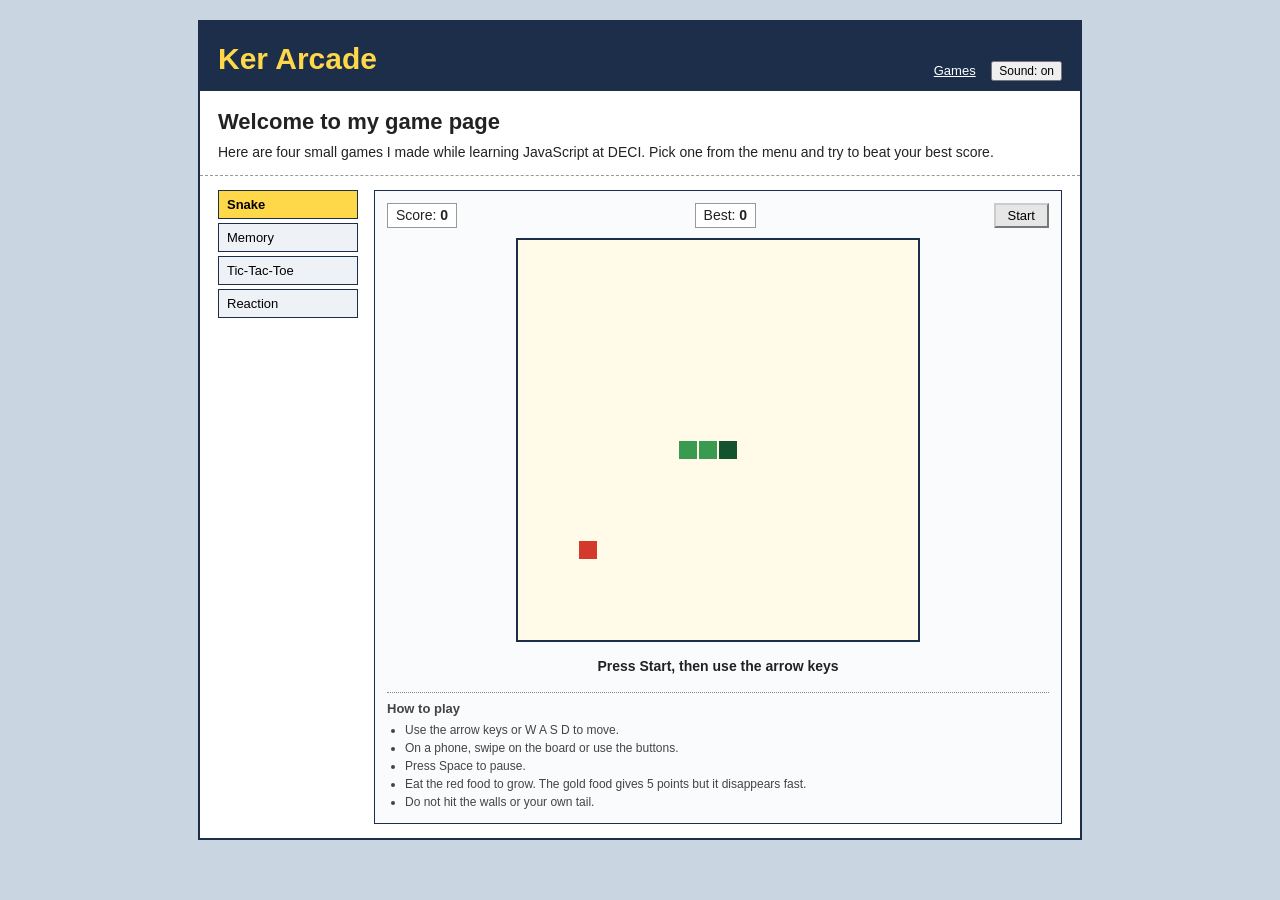
==== commit a4bda9fd: "Keep only the games" ====
--- a/index.html
+++ b/index.html
@@ -14,8 +14,6 @@
     <a class="brand" href="#top">Ker Arcade</a>
     <nav>
       <a href="#games">Games</a>
-      <a href="#scores">Scores</a>
-      <a href="#more">More</a>
       <button id="sound-btn" title="Sound on/off">Sound: on</button>
     </nav>
   </header>
@@ -141,33 +139,6 @@
     </div>
   </section>
 
-  <!-- Scores -->
-  <section class="scores" id="scores">
-    <h2>Your best scores</h2>
-    <p class="small-text">Saved in this browser only.</p>
-    <div class="score-list" id="score-list"></div>
-    <button class="btn small" id="reset-scores">Reset scores</button>
-  </section>
-
-  <!-- Other projects -->
-  <section class="more" id="more">
-    <h2>More from Ker</h2>
-    <div class="more-list">
-      <a class="more-card" href="./kidcalc/index.html">
-        <h3>Kid Calc</h3>
-        <p>A colourful calculator with three themes.</p>
-      </a>
-      <a class="more-card" href="./blog-posts/post1.html">
-        <h3>Blog</h3>
-        <p>Notes from my DECI learning journey.</p>
-      </a>
-    </div>
-  </section>
-
-  <footer>
-    <p>Made by Ker for the Digital Egypt Cubs Initiative (DECI)</p>
-  </footer>
-
 </div>
 
   <script src="./main.js"></script>
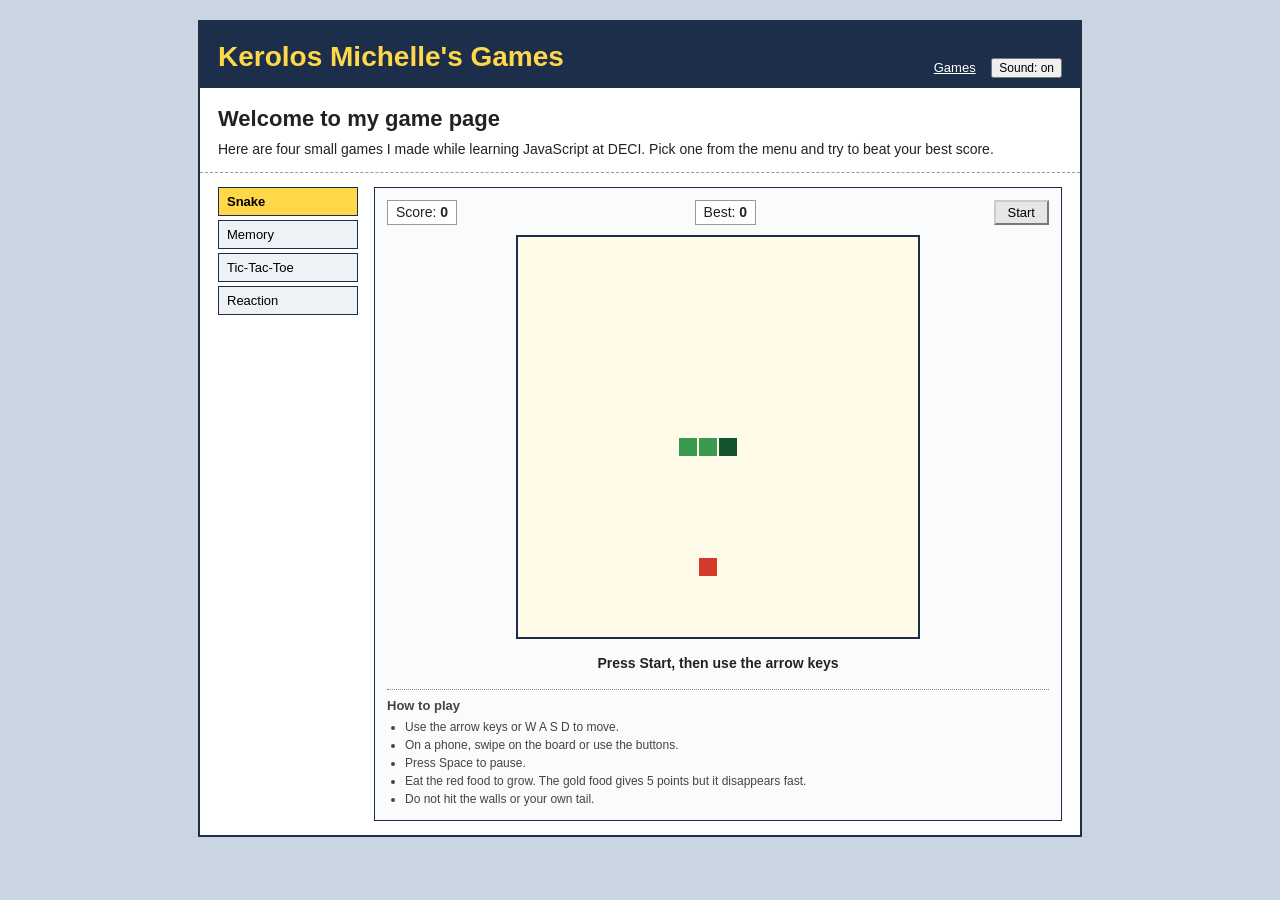
==== commit ec0a1958: "Use full name in title" ====
--- a/index.html
+++ b/index.html
@@ -3,7 +3,7 @@
 <head>
   <meta charset="UTF-8">
   <meta name="viewport" content="width=device-width, initial-scale=1.0">
-  <title>Ker Arcade</title>
+  <title>Kerolos Michelle's Games</title>
   <link rel="stylesheet" href="./arcade.css">
 </head>
 <body>
@@ -11,7 +11,7 @@
 
   <!-- Top bar -->
   <header class="topbar">
-    <a class="brand" href="#top">Ker Arcade</a>
+    <a class="brand" href="#top">Kerolos Michelle's Games</a>
     <nav>
       <a href="#games">Games</a>
       <button id="sound-btn" title="Sound on/off">Sound: on</button>
--- a/arcade.css
+++ b/arcade.css
@@ -1,4 +1,4 @@
-/* Ker's Arcade - styles
+/* Kerolos Michelle's Games - styles
    Simple old-school homepage look. */
 
 body {
@@ -45,7 +45,7 @@
 
 .brand {
   font-family: "Trebuchet MS", Verdana, sans-serif;
-  font-size: 30px;
+  font-size: 28px;
   font-weight: bold;
   color: #ffd84a;
   text-decoration: none;
